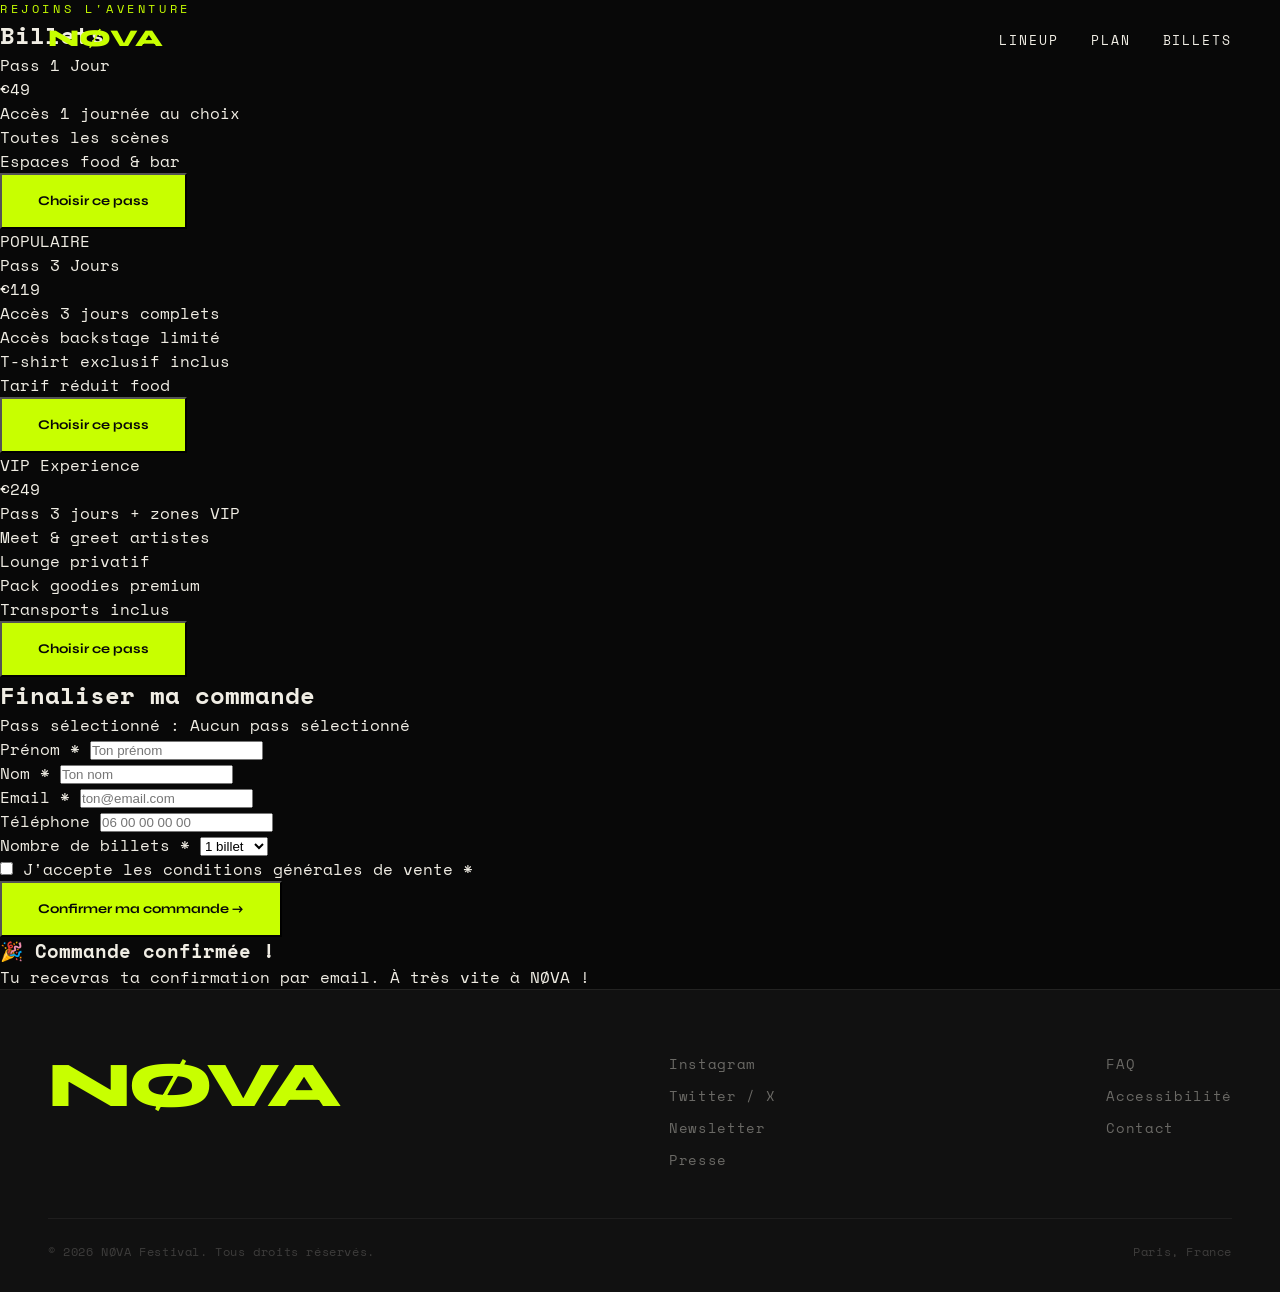
==== tickets.html @ 3edcbaa8 "add new pages and css" ====
<!DOCTYPE html>
<html lang="fr">
<head>
  <meta charset="UTF-8" />
  <meta name="viewport" content="width=device-width, initial-scale=1.0" />
  <title>NØVA Festival — Billets</title>
  <link href="https://fonts.googleapis.com/css2?family=Syne:wght@400;700;800&family=Space+Mono&display=swap" rel="stylesheet" />
  <link rel="stylesheet" href="css/style.css" />
  <link rel="stylesheet" href="css/tickets.css" />
</head>
<body>

  <!-- NAVBAR -->
  <nav class="navbar">
    <a href="index.html" class="logo">NØVA</a>
    <ul class="nav-links">
      <li><a href="lineup.html">Lineup</a></li>
      <li><a href="map.html">Plan</a></li>
      <li><a href="tickets.html">Billets</a></li>
    </ul>
  </nav>

  <!-- HERO TICKETS -->
  <section class="tickets-hero">
    <p class="hero-eyebrow">Rejoins l'aventure</p>
    <h1 class="tickets-title">Billets</h1>
  </section>

  <!-- CARDS TARIFS -->
  <section class="tickets-section">
    <div class="tickets-grid">

      <div class="ticket-card">
        <div class="ticket-type">Pass 1 Jour</div>
        <div class="ticket-price">€49</div>
        <ul class="ticket-features">
          <li>Accès 1 journée au choix</li>
          <li>Toutes les scènes</li>
          <li>Espaces food & bar</li>
        </ul>
        <button class="btn ticket-btn" onclick="selectPass('Pass 1 Jour', '49')">
          Choisir ce pass
        </button>
      </div>

      <div class="ticket-card ticket-featured">
        <div class="ticket-badge">POPULAIRE</div>
        <div class="ticket-type">Pass 3 Jours</div>
        <div class="ticket-price">€119</div>
        <ul class="ticket-features">
          <li>Accès 3 jours complets</li>
          <li>Accès backstage limité</li>
          <li>T-shirt exclusif inclus</li>
          <li>Tarif réduit food</li>
        </ul>
        <button class="btn ticket-btn" onclick="selectPass('Pass 3 Jours', '119')">
          Choisir ce pass
        </button>
      </div>

      <div class="ticket-card">
        <div class="ticket-type">VIP Experience</div>
        <div class="ticket-price">€249</div>
        <ul class="ticket-features">
          <li>Pass 3 jours + zones VIP</li>
          <li>Meet & greet artistes</li>
          <li>Lounge privatif</li>
          <li>Pack goodies premium</li>
          <li>Transports inclus</li>
        </ul>
        <button class="btn ticket-btn" onclick="selectPass('VIP Experience', '249')">
          Choisir ce pass
        </button>
      </div>

    </div>
  </section>

  <!-- FORMULAIRE -->
  <section class="form-section">
    <div class="form-container">
      <h2 class="form-title">Finaliser ma commande</h2>
      <p class="form-subtitle">Pass sélectionné : <span id="selected-pass">Aucun pass sélectionné</span></p>

      <form id="ticket-form" novalidate>

        <div class="form-group">
          <label for="firstname">Prénom *</label>
          <input type="text" id="firstname" placeholder="Ton prénom" />
          <span class="error-msg" id="error-firstname"></span>
        </div>

        <div class="form-group">
          <label for="lastname">Nom *</label>
          <input type="text" id="lastname" placeholder="Ton nom" />
          <span class="error-msg" id="error-lastname"></span>
        </div>

        <div class="form-group">
          <label for="email">Email *</label>
          <input type="email" id="email" placeholder="ton@email.com" />
          <span class="error-msg" id="error-email"></span>
        </div>

        <div class="form-group">
          <label for="phone">Téléphone</label>
          <input type="tel" id="phone" placeholder="06 00 00 00 00" />
        </div>

        <div class="form-group">
          <label for="quantity">Nombre de billets *</label>
          <select id="quantity">
            <option value="1">1 billet</option>
            <option value="2">2 billets</option>
            <option value="3">3 billets</option>
            <option value="4">4 billets</option>
          </select>
        </div>

        <div class="form-group form-check">
          <input type="checkbox" id="cgv" />
          <label for="cgv">J'accepte les conditions générales de vente *</label>
          <span class="error-msg" id="error-cgv"></span>
        </div>

        <button type="submit" class="btn btn-submit">Confirmer ma commande →</button>

      </form>

      <!-- Message de succès -->
      <div class="success-msg" id="success-msg">
        <h3>🎉 Commande confirmée !</h3>
        <p>Tu recevras ta confirmation par email. À très vite à NØVA !</p>
      </div>

    </div>
  </section>

  <!-- FOOTER -->
  <footer class="footer">
    <div class="footer-top">
      <div class="footer-brand">NØVA</div>
      <div class="footer-links">
        <a href="#">Instagram</a>
        <a href="#">Twitter / X</a>
        <a href="#">Newsletter</a>
        <a href="#">Presse</a>
      </div>
      <div class="footer-links">
        <a href="#">FAQ</a>
        <a href="#">Accessibilité</a>
        <a href="#">Contact</a>
      </div>
    </div>
    <div class="footer-bottom">
      <span>© 2026 NØVA Festival. Tous droits réservés.</span>
      <span>Paris, France</span>
    </div>
  </footer>

  <script src="https://cdnjs.cloudflare.com/ajax/libs/gsap/3.12.5/gsap.min.js"></script>
  <script src="js/tickets.js"></script>

</body>
</html>
---- css/style.css ----
/* ── VARIABLES & RESET ── */
:root {
  --acid: #C8FF00;
  --magenta: #FF2D78;
  --ink: #080808;
  --paper: #F0EDE4;
}

* {
  margin: 0;
  padding: 0;
  box-sizing: border-box;
}

body {
  background: var(--ink);
  color: var(--paper);
  font-family: 'Space Mono', monospace;
}

/* ── NAVBAR ── */
.navbar {
  position: fixed;
  top: 0; left: 0; right: 0;
  display: flex;
  align-items: center;
  justify-content: space-between;
  padding: 24px 48px;
  z-index: 100;
}

.logo {
  font-family: 'Syne', sans-serif;
  font-weight: 800;
  font-size: 1.5rem;
  color: var(--acid);
  text-decoration: none;
}

.nav-links {
  list-style: none;
  display: flex;
  gap: 32px;
}

.nav-links a {
  color: var(--paper);
  text-decoration: none;
  font-size: 0.8rem;
  letter-spacing: 0.15em;
  text-transform: uppercase;
}

.nav-links a:hover {
  color: var(--acid);
}

/* ── HERO ── */
.hero {
  min-height: 100vh;
  display: flex;
  align-items: center;
  justify-content: center;
  text-align: center;
  background: radial-gradient(ellipse at 60% 40%, #3a0060 0%, var(--ink) 70%);
}

.hero-content {
  display: flex;
  flex-direction: column;
  align-items: center;
  gap: 24px;
}

.hero-eyebrow {
  font-size: 0.75rem;
  letter-spacing: 0.3em;
  text-transform: uppercase;
  color: var(--acid);
}

.hero-title {
  font-family: 'Syne', sans-serif;
  font-weight: 800;
  font-size: clamp(4rem, 14vw, 12rem);
  line-height: 0.9;
  letter-spacing: -0.04em;
}

.hero-date {
  font-size: 0.9rem;
  letter-spacing: 0.1em;
  color: rgba(240, 237, 228, 0.5);
}

/* ── BOUTON ── */
.btn {
  display: inline-block;
  background: var(--acid);
  color: var(--ink);
  font-family: 'Syne', sans-serif;
  font-weight: 700;
  padding: 18px 36px;
  text-decoration: none;
  transition: background 0.3s;
}

.btn:hover {
  background: var(--magenta);
  color: var(--paper);
}

/* ── MARQUEE ── */
.marquee-wrap {
  background: var(--acid);
  color: var(--ink);
  overflow: hidden;
  white-space: nowrap;
  padding: 14px 0;
  font-family: 'Syne', sans-serif;
  font-weight: 700;
  font-size: 1rem;
  letter-spacing: 0.05em;
}

.marquee-inner {
  display: inline-block;
  animation: marquee 20s linear infinite;
}

.marquee-inner span {
  margin: 0 32px;
}

.marquee-inner .dot {
  color: var(--magenta);
}

/* ── COUNTDOWN ── */
.countdown-section {
  padding: 80px 48px;
  text-align: center;
  background: var(--ink);
}

.countdown-label {
  font-size: 0.8rem;
  letter-spacing: 0.3em;
  text-transform: uppercase;
  color: rgba(240, 237, 228, 0.4);
  margin-bottom: 40px;
}

.countdown {
  display: flex;
  align-items: center;
  justify-content: center;
  gap: 16px;
}

.countdown-item {
  display: flex;
  flex-direction: column;
  align-items: center;
  gap: 8px;
}

.countdown-item span {
  font-family: 'Syne', sans-serif;
  font-weight: 800;
  font-size: clamp(3rem, 8vw, 7rem);
  line-height: 1;
  color: var(--paper);
  letter-spacing: -0.04em;
}

.countdown-item p {
  font-size: 0.7rem;
  letter-spacing: 0.2em;
  text-transform: uppercase;
  color: rgba(240, 237, 228, 0.4);
}

.countdown-sep {
  font-family: 'Syne', sans-serif;
  font-weight: 800;
  font-size: clamp(3rem, 8vw, 7rem);
  color: var(--acid);
  line-height: 1;
  margin-bottom: 28px;
}

/* ── LINEUP SECTION ── */
.lineup-section {
  padding: 80px 48px;
  background: var(--ink);
}

.lineup-header {
  display: flex;
  align-items: center;
  justify-content: space-between;
  margin-bottom: 48px;
}

.section-label {
  font-family: 'Syne', sans-serif;
  font-weight: 800;
  font-size: 1.5rem;
  color: var(--paper);
  letter-spacing: -0.02em;
}

.btn-outline {
  color: var(--paper);
  text-decoration: none;
  font-size: 0.8rem;
  letter-spacing: 0.1em;
  text-transform: uppercase;
  border-bottom: 1px solid var(--paper);
  padding-bottom: 4px;
  transition: color 0.3s, border-color 0.3s;
}

.btn-outline:hover {
  color: var(--acid);
  border-color: var(--acid);
}

.lineup-grid {
  display: grid;
  grid-template-columns: repeat(4, 1fr);
  gap: 16px;
}

.artist-card {
  position: relative;
  aspect-ratio: 3/4;
  overflow: hidden;
  cursor: pointer;
}

.artist-bg {
  position: absolute;
  inset: 0;
  transition: transform 0.6s ease;
}

.artist-card:hover .artist-bg {
  transform: scale(1.06);
}

.bg-1 { background: linear-gradient(135deg, #FF2D78 0%, #7000FF 100%); }
.bg-2 { background: linear-gradient(135deg, #00F0FF 0%, #0050FF 100%); }
.bg-3 { background: linear-gradient(135deg, #C8FF00 0%, #00C87E 100%); }
.bg-4 { background: linear-gradient(135deg, #FF7000 0%, #FF2D78 100%); }

.artist-info {
  position: absolute;
  inset: 0;
  display: flex;
  flex-direction: column;
  justify-content: flex-end;
  padding: 24px;
  background: linear-gradient(to top, rgba(0,0,0,0.7) 0%, transparent 60%);
}

.artist-day {
  font-size: 0.65rem;
  letter-spacing: 0.2em;
  text-transform: uppercase;
  color: rgba(255,255,255,0.6);
  margin-bottom: 8px;
}

.artist-name {
  font-family: 'Syne', sans-serif;
  font-weight: 800;
  font-size: 1.8rem;
  letter-spacing: -0.03em;
  line-height: 1;
  color: var(--paper);
  margin-bottom: 6px;
}

.artist-genre {
  font-size: 0.75rem;
  color: rgba(255,255,255,0.5);
  letter-spacing: 0.05em;
}

/* ── STATS ── */
.stats-section {
  padding: 80px 48px;
  background: var(--acid);
}

.stats-grid {
  display: grid;
  grid-template-columns: repeat(4, 1fr);
  gap: 32px;
  text-align: center;
}

.stat-num {
  font-family: 'Syne', sans-serif;
  font-weight: 800;
  font-size: clamp(3rem, 6vw, 5rem);
  letter-spacing: -0.04em;
  line-height: 1;
  color: var(--ink);
  display: block;
}

.stat-label {
  font-size: 0.8rem;
  letter-spacing: 0.2em;
  text-transform: uppercase;
  color: rgba(8, 8, 8, 0.5);
  margin-top: 8px;
}

/* ── MANIFESTE ── */
.manifesto-section {
  padding: 120px 48px;
  background: var(--paper);
  position: relative;
  overflow: hidden;
}

.manifesto-section::before {
  content: 'NØVA';
  position: absolute;
  font-family: 'Syne', sans-serif;
  font-weight: 800;
  font-size: clamp(8rem, 20vw, 18rem);
  color: rgba(8, 8, 8, 0.04);
  top: 50%;
  left: 50%;
  transform: translate(-50%, -50%);
  white-space: nowrap;
  pointer-events: none;
  letter-spacing: -0.05em;
}

.manifesto-content {
  position: relative;
  z-index: 2;
  max-width: 800px;
}

.manifesto-title {
  font-family: 'Syne', sans-serif;
  font-weight: 800;
  font-size: clamp(2.5rem, 5vw, 4.5rem);
  letter-spacing: -0.04em;
  line-height: 1.05;
  margin: 24px 0 32px;
  color: var(--ink);
}

.manifesto-title em {
  font-style: normal;
  color: var(--magenta);
}

.manifesto-body {
  font-size: clamp(1rem, 1.5vw, 1.15rem);
  line-height: 1.8;
  color: rgba(8, 8, 8, 0.6);
  max-width: 600px;
  margin-bottom: 48px;
}

/* ── FOOTER ── */
.footer {
  background: #111111;
  padding: 64px 48px 32px;
  border-top: 1px solid rgba(240, 237, 228, 0.08);
}

.footer-top {
  display: flex;
  justify-content: space-between;
  align-items: flex-start;
  flex-wrap: wrap;
  gap: 40px;
  margin-bottom: 48px;
}

.footer-brand {
  font-family: 'Syne', sans-serif;
  font-weight: 800;
  font-size: clamp(2.5rem, 5vw, 4.5rem);
  letter-spacing: -0.05em;
  line-height: 1;
  color: var(--acid);
}

.footer-links {
  display: flex;
  flex-direction: column;
  gap: 12px;
}

.footer-links a {
  color: rgba(240, 237, 228, 0.4);
  text-decoration: none;
  font-size: 0.85rem;
  letter-spacing: 0.05em;
  transition: color 0.3s;
}

.footer-links a:hover {
  color: var(--paper);
}

.footer-bottom {
  display: flex;
  justify-content: space-between;
  align-items: center;
  flex-wrap: wrap;
  gap: 12px;
  padding-top: 24px;
  border-top: 1px solid rgba(240, 237, 228, 0.06);
  font-size: 0.75rem;
  color: rgba(240, 237, 228, 0.2);
  letter-spacing: 0.05em;
}
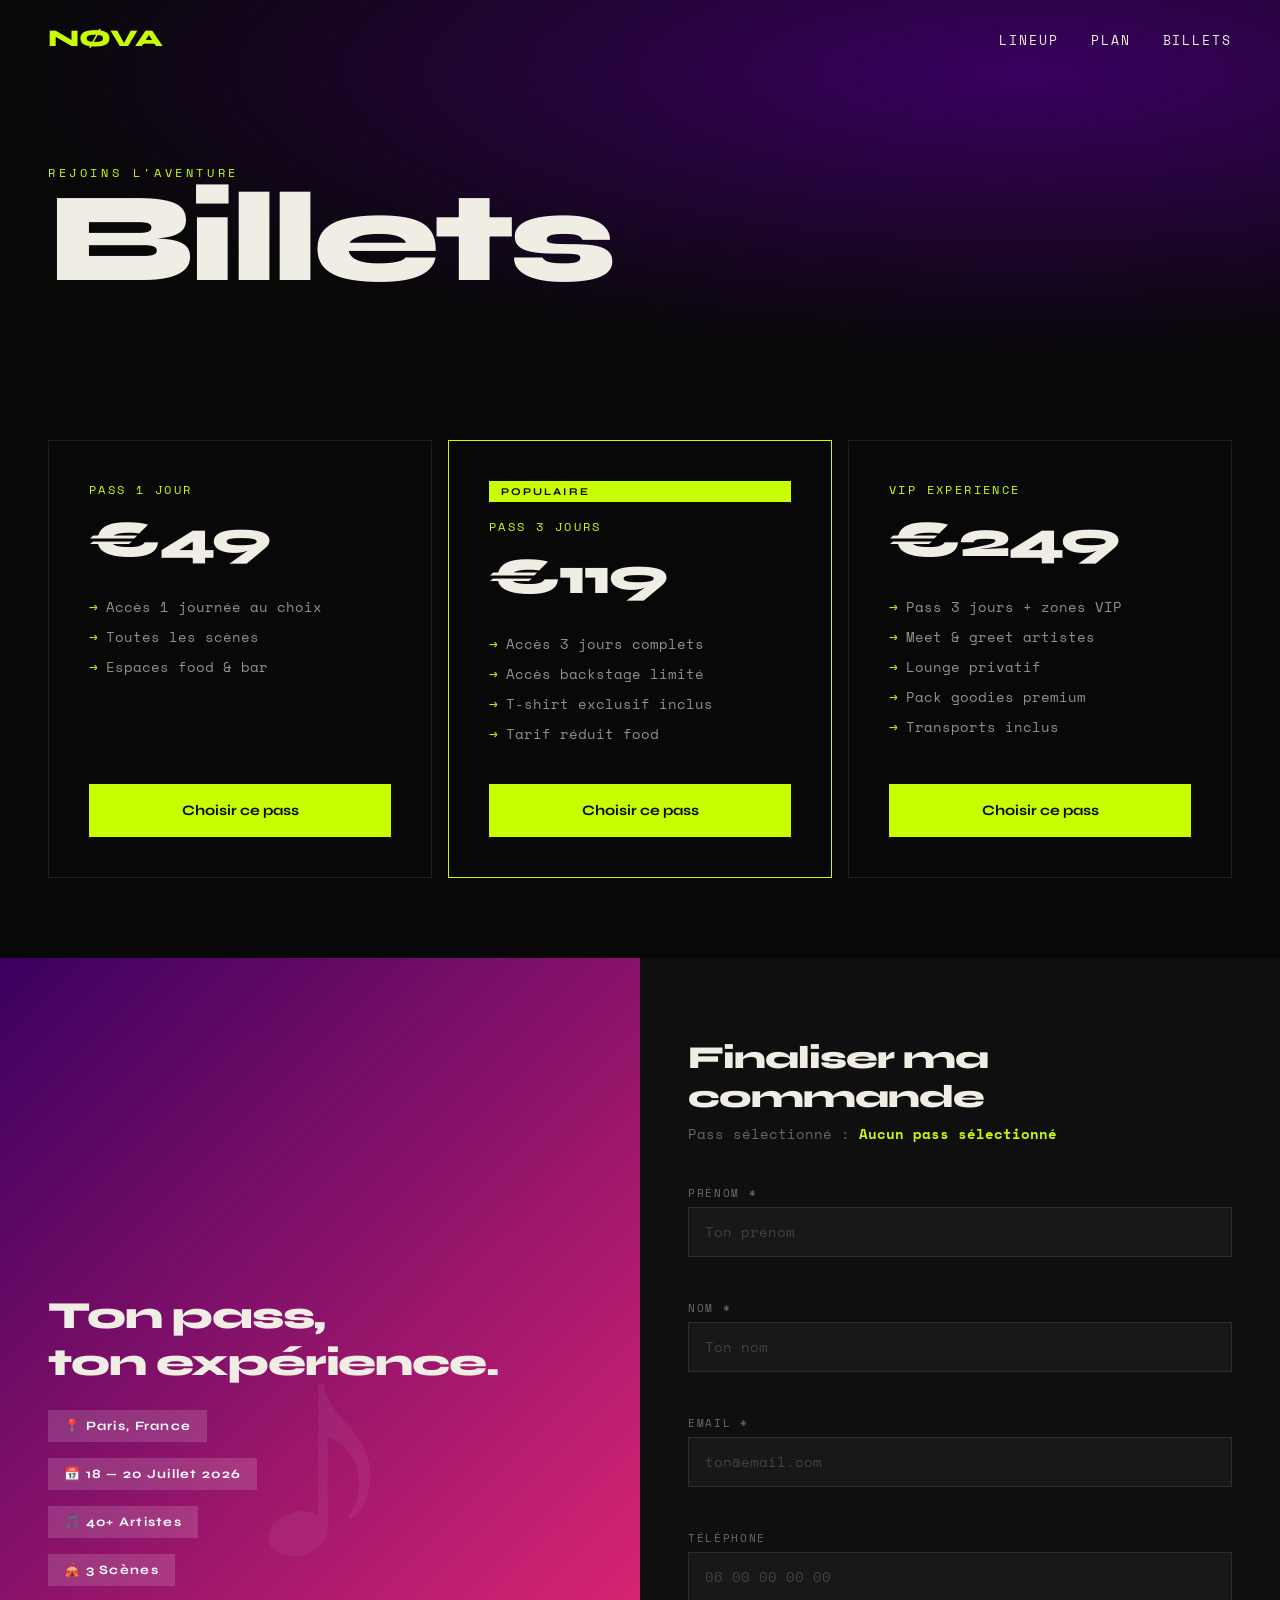
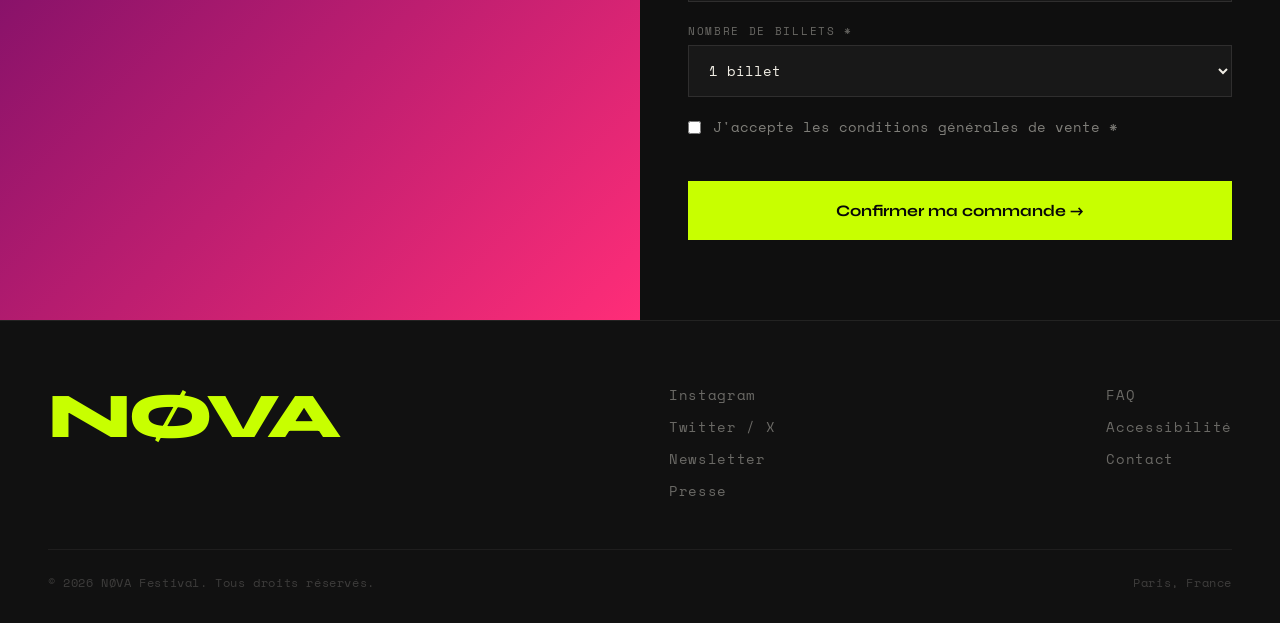
==== commit 60dc580f: "add new pages and css" ====
--- a/tickets.html
+++ b/tickets.html
@@ -78,6 +78,20 @@
 
   <!-- FORMULAIRE -->
   <section class="form-section">
+
+  <!-- COLONNE GAUCHE -->
+  <div class="form-left">
+    <h2 class="form-left-title">Ton pass,<br/>ton expérience.</h2>
+    <div class="form-left-info">
+      <div><span>📍 Paris, France</span></div>
+      <div><span>📅 18 — 20 Juillet 2026</span></div>
+      <div><span>🎵 40+ Artistes</span></div>
+      <div><span>🎪 3 Scènes</span></div>
+    </div>
+  </div>
+
+  <!-- COLONNE DROITE -->
+  <div class="form-right">
     <div class="form-container">
       <h2 class="form-title">Finaliser ma commande</h2>
       <p class="form-subtitle">Pass sélectionné : <span id="selected-pass">Aucun pass sélectionné</span></p>
@@ -127,14 +141,15 @@
 
       </form>
 
-      <!-- Message de succès -->
       <div class="success-msg" id="success-msg">
         <h3>🎉 Commande confirmée !</h3>
         <p>Tu recevras ta confirmation par email. À très vite à NØVA !</p>
       </div>
 
     </div>
-  </section>
+  </div>
+
+ </section>
 
   <!-- FOOTER -->
   <footer class="footer">
--- a/css/tickets.css
+++ b/css/tickets.css
@@ -0,0 +1,317 @@
+/* ── TICKETS HERO ── */
+.tickets-hero {
+  min-height: 40vh;
+  display: flex;
+  flex-direction: column;
+  align-items: flex-start;
+  justify-content: flex-end;
+  padding: 120px 48px 64px;
+  background: radial-gradient(ellipse at 80% 20%, #3a0060 0%, var(--ink) 70%);
+}
+
+.tickets-title {
+  font-family: 'Syne', sans-serif;
+  font-weight: 800;
+  font-size: clamp(4rem, 10vw, 9rem);
+  letter-spacing: -0.04em;
+  line-height: 0.9;
+}
+
+/* ── TICKETS GRID ── */
+.tickets-section {
+  padding: 80px 48px;
+  background: var(--ink);
+}
+
+.tickets-grid {
+  display: grid;
+  grid-template-columns: repeat(3, 1fr);
+  gap: 16px;
+}
+
+.ticket-card {
+  border: 1px solid rgba(240, 237, 228, 0.1);
+  padding: 40px;
+  position: relative;
+  transition: border-color 0.3s;
+  display: flex;
+  flex-direction: column;
+}
+
+.ticket-card:hover {
+  border-color: var(--acid);
+}
+
+.ticket-featured {
+  border-color: var(--acid);
+}
+
+.ticket-badge {
+  display: inline-block;
+  background: var(--acid);
+  color: var(--ink);
+  font-family: 'Syne', sans-serif;
+  font-weight: 700;
+  font-size: 0.65rem;
+  letter-spacing: 0.2em;
+  padding: 4px 12px;
+  margin-bottom: 16px;
+}
+
+.ticket-type {
+  font-size: 0.75rem;
+  letter-spacing: 0.2em;
+  text-transform: uppercase;
+  color: var(--acid);
+  margin-bottom: 16px;
+}
+
+.ticket-price {
+  font-family: 'Syne', sans-serif;
+  font-weight: 800;
+  font-size: clamp(2.5rem, 4vw, 3.5rem);
+  letter-spacing: -0.04em;
+  line-height: 1;
+  margin-bottom: 32px;
+}
+
+.ticket-features {
+  list-style: none;
+  display: flex;
+  flex-direction: column;
+  gap: 10px;
+  margin-bottom: 40px;
+  flex-grow: 1;
+}
+
+.ticket-features li {
+  font-size: 0.85rem;
+  color: rgba(240, 237, 228, 0.6);
+  display: flex;
+  align-items: center;
+  gap: 8px;
+}
+
+.ticket-features li::before {
+  content: '→';
+  color: var(--acid);
+}
+
+.ticket-btn {
+  width: 100%;
+  text-align: center;
+  cursor: pointer;
+  border: none;
+  font-size: 0.9rem;
+}
+
+.ticket-btn:hover {
+  background: var(--magenta);
+  color: var(--paper);
+}
+
+/* ── FORMULAIRE ── */
+.form-section {
+  padding: 0;
+  background: var(--ink);
+  display: grid;
+  grid-template-columns: 1fr 1fr;
+  min-height: 80vh;
+}
+
+.form-left {
+  background: linear-gradient(135deg, #3a0060 0%, #FF2D78 100%);
+  padding: 80px 48px;
+  display: flex;
+  flex-direction: column;
+  justify-content: center;
+  position: relative;
+  overflow: hidden;
+}
+
+.form-left::before {
+  content: '♪';
+  position: absolute;
+  font-size: 20rem;
+  color: rgba(255,255,255,0.05);
+  top: 50%;
+  left: 50%;
+  transform: translate(-50%, -50%);
+}
+
+.form-left-title {
+  font-family: 'Syne', sans-serif;
+  font-weight: 800;
+  font-size: clamp(2rem, 3vw, 3rem);
+  letter-spacing: -0.03em;
+  color: var(--paper);
+  margin-bottom: 24px;
+  position: relative;
+  z-index: 2;
+}
+
+.form-left-info {
+  display: flex;
+  flex-direction: column;
+  gap: 16px;
+  position: relative;
+  z-index: 2;
+}
+
+.form-left-info div {
+  display: flex;
+  align-items: center;
+  gap: 12px;
+  font-size: 0.9rem;
+  color: rgba(255,255,255,0.8);
+}
+
+.form-left-info span {
+  background: rgba(255,255,255,0.15);
+  padding: 8px 16px;
+  font-family: 'Syne', sans-serif;
+  font-weight: 700;
+  color: white;
+  font-size: 0.8rem;
+  letter-spacing: 0.1em;
+}
+
+.form-right {
+  padding: 80px 48px;
+  background: #0f0f0f;
+}
+
+.form-container {
+  max-width: 100%;
+}
+
+.form-title {
+  font-family: 'Syne', sans-serif;
+  font-weight: 800;
+  font-size: clamp(1.5rem, 2.5vw, 2.5rem);
+  letter-spacing: -0.03em;
+  color: var(--paper);
+  margin-bottom: 8px;
+}
+
+.form-subtitle {
+  font-size: 0.85rem;
+  color: rgba(240, 237, 228, 0.4);
+  margin-bottom: 40px;
+}
+
+.form-subtitle span {
+  color: var(--acid);
+  font-weight: 700;
+}
+
+.form-group {
+  display: flex;
+  flex-direction: column;
+  gap: 6px;
+  margin-bottom: 20px;
+}
+
+.form-group label {
+  font-size: 0.7rem;
+  letter-spacing: 0.15em;
+  text-transform: uppercase;
+  color: rgba(240, 237, 228, 0.4);
+}
+
+.form-group input,
+.form-group select {
+  background: rgba(255,255,255,0.04);
+  border: 1px solid rgba(240, 237, 228, 0.1);
+  padding: 14px 16px;
+  font-family: 'Space Mono', monospace;
+  font-size: 0.85rem;
+  color: var(--paper);
+  outline: none;
+  transition: border-color 0.3s, background 0.3s;
+  width: 100%;
+}
+
+.form-group select option {
+  background: #0f0f0f;
+  color: var(--paper);
+}
+
+.form-group input::placeholder {
+  color: rgba(240, 237, 228, 0.2);
+}
+
+.form-group input:focus,
+.form-group select:focus {
+  border-color: var(--acid);
+  background: rgba(200, 255, 0, 0.04);
+}
+
+.form-group input.error {
+  border-color: var(--magenta);
+}
+
+.error-msg {
+  font-size: 0.7rem;
+  color: var(--magenta);
+  min-height: 16px;
+}
+
+.form-check {
+  flex-direction: row;
+  align-items: center;
+  gap: 12px;
+  margin-top: 8px;
+}
+
+.form-check input {
+  width: auto;
+  border: none;
+  accent-color: var(--acid);
+  padding: 0;
+  background: transparent;
+}
+
+.form-check label {
+  text-transform: none;
+  letter-spacing: 0;
+  font-size: 0.85rem;
+  color: rgba(240, 237, 228, 0.5);
+}
+
+.btn-submit {
+  margin-top: 24px;
+  width: 100%;
+  text-align: center;
+  cursor: pointer;
+  border: none;
+  font-size: 1rem;
+  padding: 20px;
+  transition: background 0.3s, transform 0.2s;
+}
+
+.btn-submit:hover {
+  transform: translateY(-2px);
+}
+
+/* ── SUCCESS MESSAGE ── */
+.success-msg {
+  display: none;
+  margin-top: 32px;
+  padding: 24px;
+  background: rgba(200, 255, 0, 0.08);
+  border: 1px solid var(--acid);
+}
+
+.success-msg h3 {
+  font-family: 'Syne', sans-serif;
+  font-weight: 800;
+  font-size: 1.3rem;
+  margin-bottom: 8px;
+  color: var(--acid);
+}
+
+.success-msg p {
+  font-size: 0.85rem;
+  color: rgba(240, 237, 228, 0.6);
+}
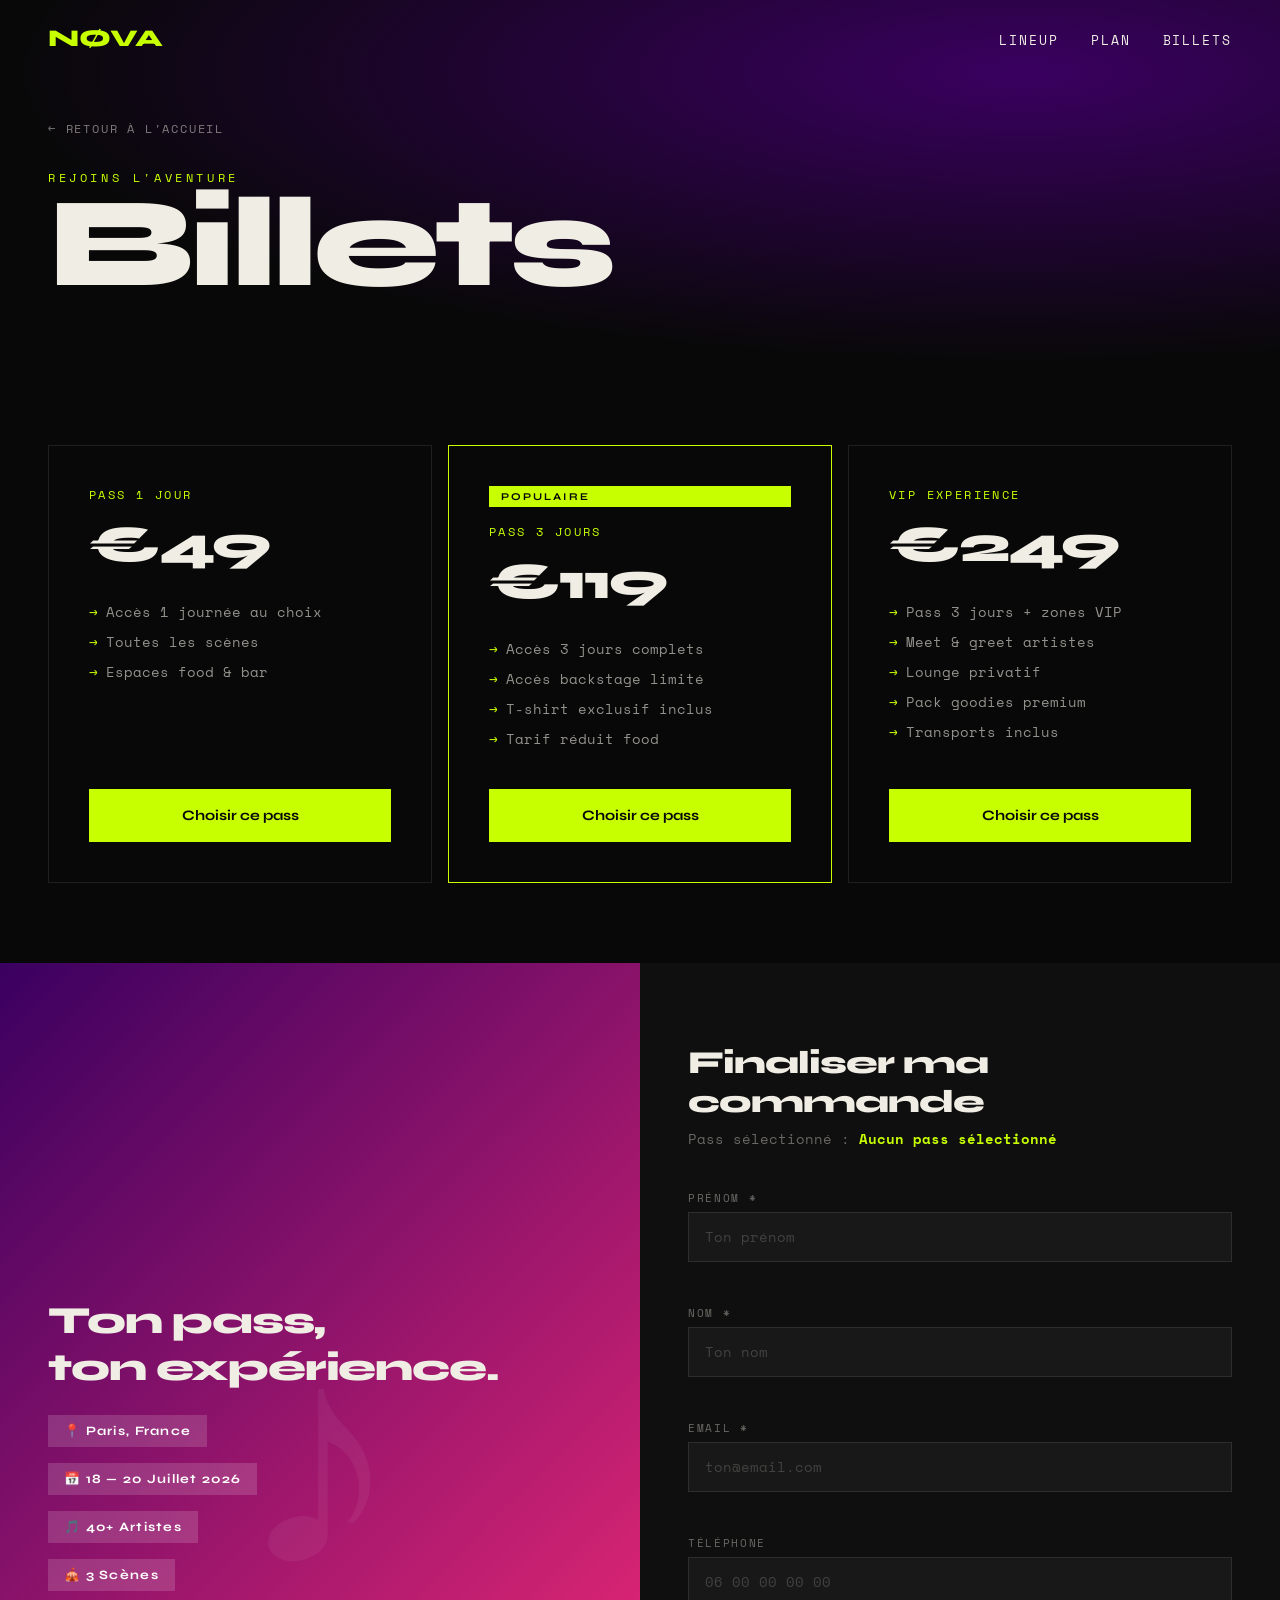
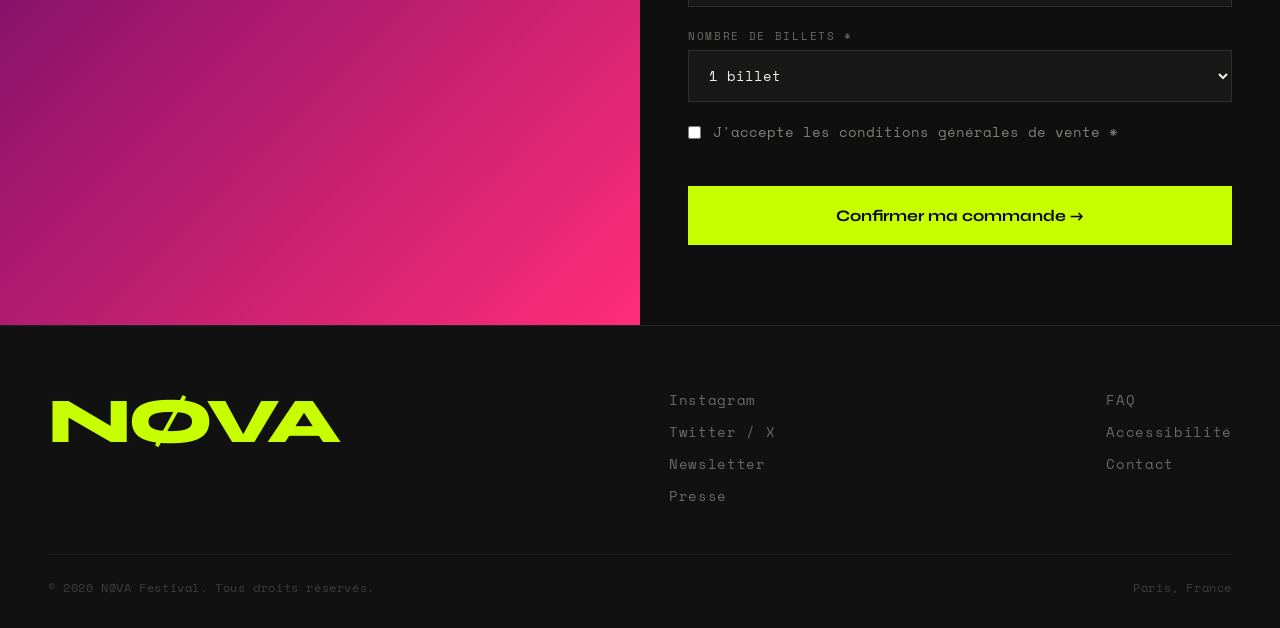
==== commit e42aa850: "feat: add lineup and tickets pages" ====
--- a/tickets.html
+++ b/tickets.html
@@ -22,6 +22,7 @@
 
   <!-- HERO TICKETS -->
   <section class="tickets-hero">
+    <a href="index.html" class="back-link">← Retour à l'accueil</a>
     <p class="hero-eyebrow">Rejoins l'aventure</p>
     <h1 class="tickets-title">Billets</h1>
   </section>
@@ -79,77 +80,77 @@
   <!-- FORMULAIRE -->
   <section class="form-section">
 
-  <!-- COLONNE GAUCHE -->
-  <div class="form-left">
-    <h2 class="form-left-title">Ton pass,<br/>ton expérience.</h2>
-    <div class="form-left-info">
-      <div><span>📍 Paris, France</span></div>
-      <div><span>📅 18 — 20 Juillet 2026</span></div>
-      <div><span>🎵 40+ Artistes</span></div>
-      <div><span>🎪 3 Scènes</span></div>
+    <!-- COLONNE GAUCHE -->
+    <div class="form-left">
+      <h2 class="form-left-title">Ton pass,<br/>ton expérience.</h2>
+      <div class="form-left-info">
+        <div><span>📍 Paris, France</span></div>
+        <div><span>📅 18 — 20 Juillet 2026</span></div>
+        <div><span>🎵 40+ Artistes</span></div>
+        <div><span>🎪 3 Scènes</span></div>
+      </div>
     </div>
-  </div>
 
-  <!-- COLONNE DROITE -->
-  <div class="form-right">
-    <div class="form-container">
-      <h2 class="form-title">Finaliser ma commande</h2>
-      <p class="form-subtitle">Pass sélectionné : <span id="selected-pass">Aucun pass sélectionné</span></p>
+    <!-- COLONNE DROITE -->
+    <div class="form-right">
+      <div class="form-container">
+        <h2 class="form-title">Finaliser ma commande</h2>
+        <p class="form-subtitle">Pass sélectionné : <span id="selected-pass">Aucun pass sélectionné</span></p>
 
-      <form id="ticket-form" novalidate>
+        <form id="ticket-form" novalidate>
 
-        <div class="form-group">
-          <label for="firstname">Prénom *</label>
-          <input type="text" id="firstname" placeholder="Ton prénom" />
-          <span class="error-msg" id="error-firstname"></span>
+          <div class="form-group">
+            <label for="firstname">Prénom *</label>
+            <input type="text" id="firstname" placeholder="Ton prénom" />
+            <span class="error-msg" id="error-firstname"></span>
+          </div>
+
+          <div class="form-group">
+            <label for="lastname">Nom *</label>
+            <input type="text" id="lastname" placeholder="Ton nom" />
+            <span class="error-msg" id="error-lastname"></span>
+          </div>
+
+          <div class="form-group">
+            <label for="email">Email *</label>
+            <input type="email" id="email" placeholder="ton@email.com" />
+            <span class="error-msg" id="error-email"></span>
+          </div>
+
+          <div class="form-group">
+            <label for="phone">Téléphone</label>
+            <input type="tel" id="phone" placeholder="06 00 00 00 00" />
+          </div>
+
+          <div class="form-group">
+            <label for="quantity">Nombre de billets *</label>
+            <select id="quantity">
+              <option value="1">1 billet</option>
+              <option value="2">2 billets</option>
+              <option value="3">3 billets</option>
+              <option value="4">4 billets</option>
+            </select>
+          </div>
+
+          <div class="form-group form-check">
+            <input type="checkbox" id="cgv" />
+            <label for="cgv">J'accepte les conditions générales de vente *</label>
+            <span class="error-msg" id="error-cgv"></span>
+          </div>
+
+          <button type="submit" class="btn btn-submit">Confirmer ma commande →</button>
+
+        </form>
+
+        <div class="success-msg" id="success-msg">
+          <h3>🎉 Commande confirmée !</h3>
+          <p>Tu recevras ta confirmation par email. À très vite à NØVA !</p>
         </div>
 
-        <div class="form-group">
-          <label for="lastname">Nom *</label>
-          <input type="text" id="lastname" placeholder="Ton nom" />
-          <span class="error-msg" id="error-lastname"></span>
-        </div>
+      </div>
+    </div>
 
-        <div class="form-group">
-          <label for="email">Email *</label>
-          <input type="email" id="email" placeholder="ton@email.com" />
-          <span class="error-msg" id="error-email"></span>
-        </div>
-
-        <div class="form-group">
-          <label for="phone">Téléphone</label>
-          <input type="tel" id="phone" placeholder="06 00 00 00 00" />
-        </div>
-
-        <div class="form-group">
-          <label for="quantity">Nombre de billets *</label>
-          <select id="quantity">
-            <option value="1">1 billet</option>
-            <option value="2">2 billets</option>
-            <option value="3">3 billets</option>
-            <option value="4">4 billets</option>
-          </select>
-        </div>
-
-        <div class="form-group form-check">
-          <input type="checkbox" id="cgv" />
-          <label for="cgv">J'accepte les conditions générales de vente *</label>
-          <span class="error-msg" id="error-cgv"></span>
-        </div>
-
-        <button type="submit" class="btn btn-submit">Confirmer ma commande →</button>
-
-      </form>
-
-      <div class="success-msg" id="success-msg">
-        <h3>🎉 Commande confirmée !</h3>
-        <p>Tu recevras ta confirmation par email. À très vite à NØVA !</p>
-      </div>
-
-    </div>
-  </div>
-
- </section>
+  </section>
 
   <!-- FOOTER -->
   <footer class="footer">
--- a/css/style.css
+++ b/css/style.css
@@ -292,10 +292,21 @@
 /* ── STATS ── */
 .stats-section {
   padding: 80px 48px;
-  background: var(--acid);
+  background: linear-gradient(135deg, #3a0060 0%, #FF2D78 50%, #FF7000 100%);
+  position: relative;
+  overflow: hidden;
+}
+
+.stats-section::before {
+  content: '';
+  position: absolute;
+  inset: 0;
+  background: rgba(0, 0, 0, 0.2);
 }
 
 .stats-grid {
+  position: relative;
+  z-index: 2;
   display: grid;
   grid-template-columns: repeat(4, 1fr);
   gap: 32px;
@@ -308,7 +319,7 @@
   font-size: clamp(3rem, 6vw, 5rem);
   letter-spacing: -0.04em;
   line-height: 1;
-  color: var(--ink);
+  color: var(--paper);
   display: block;
 }
 
@@ -316,14 +327,14 @@
   font-size: 0.8rem;
   letter-spacing: 0.2em;
   text-transform: uppercase;
-  color: rgba(8, 8, 8, 0.5);
+  color: rgba(240, 237, 228, 0.6);
   margin-top: 8px;
 }
 
 /* ── MANIFESTE ── */
 .manifesto-section {
   padding: 120px 48px;
-  background: var(--paper);
+  background: #1a1a2e;
   position: relative;
   overflow: hidden;
 }
@@ -334,7 +345,7 @@
   font-family: 'Syne', sans-serif;
   font-weight: 800;
   font-size: clamp(8rem, 20vw, 18rem);
-  color: rgba(8, 8, 8, 0.04);
+  color: rgba(255, 255, 255, 0.04);
   top: 50%;
   left: 50%;
   transform: translate(-50%, -50%);
@@ -356,7 +367,7 @@
   letter-spacing: -0.04em;
   line-height: 1.05;
   margin: 24px 0 32px;
-  color: var(--ink);
+  color: var(--paper);
 }
 
 .manifesto-title em {
@@ -367,7 +378,7 @@
 .manifesto-body {
   font-size: clamp(1rem, 1.5vw, 1.15rem);
   line-height: 1.8;
-  color: rgba(8, 8, 8, 0.6);
+  color: rgba(240, 237, 228, 0.6);
   max-width: 600px;
   margin-bottom: 48px;
 }
--- a/css/tickets.css
+++ b/css/tickets.css
@@ -1,3 +1,19 @@
+/* ── BACK LINK ── */
+.back-link {
+  display: inline-block;
+  color: rgba(240, 237, 228, 0.5);
+  text-decoration: none;
+  font-size: 0.75rem;
+  letter-spacing: 0.15em;
+  text-transform: uppercase;
+  margin-bottom: 32px;
+  transition: color 0.3s;
+}
+
+.back-link:hover {
+  color: var(--acid);
+}
+
 /* ── TICKETS HERO ── */
 .tickets-hero {
   min-height: 40vh;
